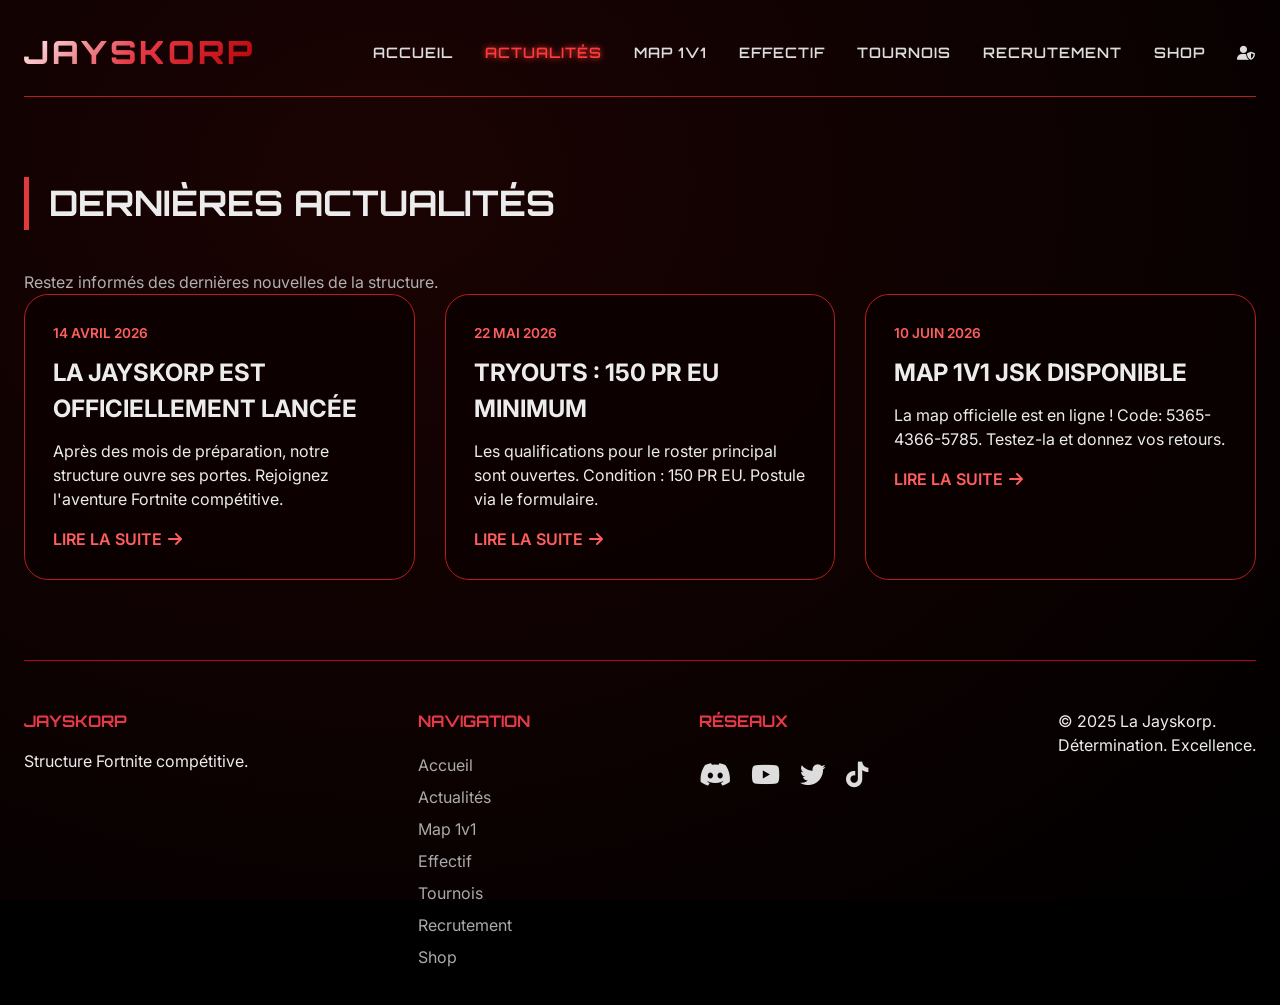
==== actualites.html @ ee430302 "Update actualites.html" ====
<!DOCTYPE html>
<html lang="fr">
<head><meta charset="UTF-8"><meta name="viewport" content="width=device-width, initial-scale=1.0"><title>JAYSKORP | Actualités</title><link rel="stylesheet" href="https://cdnjs.cloudflare.com/ajax/libs/font-awesome/6.0.0-beta3/css/all.min.css"><link href="https://fonts.googleapis.com/css2?family=Orbitron:wght@400;500;600;700;800;900&family=Inter:opsz,wght@14..32,300;400;500;600;700;800&display=swap" rel="stylesheet"><link rel="stylesheet" href="style.css"></head>
<body><div class="bg-red-dark"></div><div class="container"><nav class="navbar"><div class="logo"><h1>JAYSKORP</h1></div><ul class="nav-links"><li><a href="index.html">ACCUEIL</a></li><li><a href="actualites.html" class="active">ACTUALITÉS</a></li><li><a href="map.html">MAP 1V1</a></li><li><a href="effectif.html">EFFECTIF</a></li><li><a href="tournois.html">TOURNOIS</a></li><li><a href="recrutement.html">RECRUTEMENT</a></li><li><a href="shop.html">SHOP</a></li><li><a href="#" id="adminLoginIcon" title="Administration"><i class="fas fa-user-shield admin-icon"></i></a></li></ul></nav><section><h2 class="section-title">DERNIÈRES ACTUALITÉS</h2><div class="section-sub" style="color:#b0b0b0;">Restez informés des dernières nouvelles de la structure.</div><div class="news-grid" id="newsGrid"></div></section><footer class="footer"><div class="footer-col"><h4>JAYSKORP</h4><p>Structure Fortnite compétitive.</p></div><div class="footer-col"><h4>NAVIGATION</h4><ul><li><a href="index.html">Accueil</a></li><li><a href="actualites.html">Actualités</a></li><li><a href="map.html">Map 1v1</a></li><li><a href="effectif.html">Effectif</a></li><li><a href="tournois.html">Tournois</a></li><li><a href="recrutement.html">Recrutement</a></li><li><a href="shop.html">Shop</a></li></ul></div><div class="footer-col"><h4>RÉSEAUX</h4><div class="social-icons"><a href="https://discord.gg/bpmTs4mX" target="_blank"><i class="fab fa-discord"></i></a><a href="https://www.youtube.com/@JAYSKORPJsK-p3g" target="_blank"><i class="fab fa-youtube"></i></a><a href="https://x.com/JAYSKORP_offic" target="_blank"><i class="fab fa-twitter"></i></a><a href="https://www.tiktok.com/@jayskorp_offic" target="_blank"><i class="fab fa-tiktok"></i></a></div></div><div class="footer-col"><p>© 2025 La Jayskorp.<br>Détermination. Excellence.</p></div></footer></div><script>function loadNews(){const saved=localStorage.getItem('jayskorp_news');const grid=document.getElementById('newsGrid');if(!grid)return;if(saved){const news=JSON.parse(saved);grid.innerHTML='';for(let i=0;i<Math.min(news.length,12);i++){const item=news[i];grid.innerHTML+=`<div class="news-card"><div class="news-date">${escapeHtml(item.date||'DATE')}</div><h3>${escapeHtml(item.title)}</h3><p>${escapeHtml(item.content)}</p><a href="#" class="readmore">LIRE LA SUITE <i class="fas fa-arrow-right"></i></a></div>`;}}else{const defaultNews=[{title:"LA JAYSKORP EST OFFICIELLEMENT LANCÉE",date:"14 AVRIL 2026",content:"Après des mois de préparation, notre structure ouvre ses portes. Rejoignez l'aventure Fortnite compétitive."},{title:"TRYOUTS : 150 PR EU MINIMUM",date:"22 MAI 2026",content:"Les qualifications pour le roster principal sont ouvertes. Condition : 150 PR EU. Postule via le formulaire."},{title:"MAP 1V1 JSK DISPONIBLE",date:"10 JUIN 2026",content:"La map officielle est en ligne ! Code: 5365-4366-5785. Testez-la et donnez vos retours."}];localStorage.setItem('jayskorp_news',JSON.stringify(defaultNews));loadNews();}}function escapeHtml(text){const div=document.createElement('div');div.textContent=text;return div.innerHTML;}loadNews();document.getElementById('adminLoginIcon').addEventListener('click',function(e){e.preventDefault();const username=prompt("Nom d'utilisateur:");const password=prompt("Mot de passe:");if(username==="admin"&&password==="admin"){localStorage.setItem('adminLoggedIn','true');window.location.href='admin-panel.html';}else{alert("Identifiants incorrects !");}});</script></body></html>
---- style.css ----
* {
    margin: 0;
    padding: 0;
    box-sizing: border-box;
}

body {
    background-color: #000000;
    font-family: 'Inter', sans-serif;
    color: #ececec;
    line-height: 1.5;
}

.bg-red-dark {
    position: fixed;
    top: 0;
    left: 0;
    width: 100%;
    height: 100%;
    background: radial-gradient(ellipse at 30% 20%, #1a0303, #000000);
    z-index: -2;
}

    .bg-red-dark::before {
        content: "";
        position: absolute;
        width: 100%;
        height: 100%;
        background-image: url('[data-uri]');
        opacity: 0.2;
        pointer-events: none;
    }

.container {
    max-width: 1300px;
    margin: 0 auto;
    padding: 0 24px;
}

.navbar {
    display: flex;
    justify-content: space-between;
    align-items: center;
    flex-wrap: wrap;
    padding: 28px 0 20px;
    border-bottom: 1px solid #b91c1c;
    margin-bottom: 20px;
}

.logo h1 {
    font-family: 'Orbitron', monospace;
    font-size: 2rem;
    font-weight: 800;
    letter-spacing: 3px;
    background: linear-gradient(135deg, #ffffff, #e63946, #b30000);
    -webkit-background-clip: text;
    background-clip: text;
    color: transparent;
}

.nav-links {
    display: flex;
    gap: 2rem;
    list-style: none;
    flex-wrap: wrap;
}

    .nav-links a {
        text-decoration: none;
        color: #ddd;
        font-weight: 600;
        font-size: 0.9rem;
        letter-spacing: 1px;
        font-family: 'Orbitron', monospace;
        transition: 0.2s;
    }

        .nav-links a:hover, .nav-links a.active {
            color: #ff3a3a;
            text-shadow: 0 0 6px #ff3a3a;
        }

section {
    margin: 80px 0;
}

.section-title {
    font-family: 'Orbitron', monospace;
    font-size: 2.2rem;
    font-weight: 700;
    margin-bottom: 40px;
    border-left: 5px solid #e03a3a;
    padding-left: 20px;
}

.hero {
    display: flex;
    flex-direction: column;
    align-items: center;
    text-align: center;
    padding: 40px 0 20px;
}

.hero-badge {
    font-family: 'Orbitron';
    background: rgba(220, 30, 30, 0.2);
    border: 1px solid #b91c1c;
    padding: 6px 18px;
    border-radius: 40px;
    font-size: 0.8rem;
    margin-bottom: 24px;
    color: #ff8888;
}

.hero h2 {
    font-family: 'Orbitron';
    font-size: 3rem;
    font-weight: 800;
    background: linear-gradient(135deg, #FFFFFF, #e63946);
    background-clip: text;
    -webkit-background-clip: text;
    color: transparent;
    max-width: 800px;
}

.hero p {
    font-size: 1.2rem;
    max-width: 700px;
    margin: 24px auto;
    color: #cbcbcb;
}

.btn-group {
    display: flex;
    gap: 20px;
    flex-wrap: wrap;
    justify-content: center;
    margin-top: 20px;
}

.btn-primary, .btn-outline {
    padding: 12px 32px;
    font-weight: bold;
    border-radius: 40px;
    text-decoration: none;
    font-family: 'Orbitron', monospace;
    transition: 0.3s;
    display: inline-block;
}

.btn-primary {
    background: linear-gradient(95deg, #e03a3a, #9e0000);
    color: white;
    box-shadow: 0 5px 15px rgba(200, 0, 0, 0.5);
}

    .btn-primary:hover {
        transform: scale(1.03);
        background: linear-gradient(95deg, #ff4d4d, #b00000);
    }

.btn-outline {
    border: 1.5px solid #e03a3a;
    color: #ff5e5e;
    background: transparent;
}

    .btn-outline:hover {
        background: rgba(224, 58, 58, 0.15);
    }

.stats {
    display: flex;
    justify-content: center;
    gap: 48px;
    flex-wrap: wrap;
    margin: 60px 0 20px;
}

.stat-number {
    font-family: 'Orbitron';
    font-size: 2.8rem;
    font-weight: 800;
    color: #e63946;
}

.footer {
    border-top: 1px solid #b3002d;
    padding: 48px 0 32px;
    margin-top: 60px;
    display: flex;
    flex-wrap: wrap;
    justify-content: space-between;
    gap: 30px;
}

.footer-col h4 {
    font-family: 'Orbitron';
    margin-bottom: 16px;
    color: #e63946;
}

.footer-col ul {
    list-style: none;
}

.footer-col li, .footer-col a {
    color: #aaa;
    text-decoration: none;
    line-height: 2;
}

.social-icons a {
    color: #ddd;
    font-size: 1.6rem;
    margin-right: 20px;
    transition: 0.2s;
    display: inline-block;
}

    .social-icons a:hover {
        color: #ff4d4d;
    }

.news-grid, .direction-cards, .moderation-grid, .recrut-grid {
    display: grid;
    gap: 30px;
}

.news-grid {
    grid-template-columns: repeat(auto-fill, minmax(320px, 1fr));
}

.direction-cards {
    grid-template-columns: repeat(auto-fit, minmax(260px, 1fr));
}

.moderation-grid {
    grid-template-columns: repeat(auto-fit, minmax(180px, auto));
}

.recrut-grid {
    grid-template-columns: repeat(auto-fit, minmax(240px, 1fr));
}

.news-card, .member-card, .mod-item, .recruit-card, .tournoi-empty, .map-card {
    background: rgba(10, 0, 0, 0.7);
    backdrop-filter: blur(6px);
    border-radius: 24px;
    border: 1px solid #b91c1c;
    padding: 28px;
    transition: 0.25s;
}

.member-card, .mod-item, .recruit-card {
    text-align: center;
}

.member-icon {
    font-size: 3rem;
    background: #1c0a0a;
    width: 80px;
    height: 80px;
    margin: 0 auto 20px;
    display: flex;
    align-items: center;
    justify-content: center;
    border-radius: 60px;
    color: #e63946;
    border: 1px solid #b91c1c;
}

.member-name {
    font-size: 1.5rem;
    font-weight: 800;
    font-family: 'Orbitron', monospace;
}

.member-role {
    color: #ff6b6b;
    font-weight: 600;
    margin-top: 5px;
}

.mod-item {
    border-left: 4px solid #e63946;
}

.recruit-card {
    border-top: 5px solid #e03a3a;
}

.tournoi-empty, .map-card {
    text-align: center;
}

.news-date, .map-badge {
    color: #ff5e5e;
    font-size: 0.85rem;
    font-weight: 600;
    margin-bottom: 12px;
}

.news-card h3, .map-card h3 {
    font-size: 1.5rem;
    margin: 12px 0;
}

.readmore {
    color: #ff5e5e;
    text-decoration: none;
    font-weight: 600;
    display: inline-flex;
    align-items: center;
    gap: 6px;
    margin-top: 16px;
}

.map-code {
    background: #1a0a0a;
    display: inline-block;
    padding: 8px 20px;
    border-radius: 60px;
    font-family: monospace;
    font-size: 1.2rem;
    border: 1px solid #e63946;
    margin: 15px 0;
}

.alert {
    background: rgba(200,40,40,0.15);
    border-left: 4px solid #ff4d4d;
    padding: 12px 16px;
    border-radius: 16px;
    margin-top: 12px;
}

input, select, textarea {
    background: #1a0a0a;
    border: 1px solid #b3002d;
    padding: 14px;
    border-radius: 60px;
    color: white;
    font-family: inherit;
    width: 100%;
}

.recruit-condition {
    background: #1a0a0a;
    border-radius: 40px;
    padding: 20px;
    text-align: center;
    border: 1px solid #e63946;
    margin-top: 25px;
}

form {
    display: flex;
    flex-wrap: wrap;
    gap: 20px;
    margin-top: 20px;
}

    form input, form select, form button {
        flex: 1;
        min-width: 180px;
    }

button {
    cursor: pointer;
}

@media (max-width: 800px) {
    .navbar {
        flex-direction: column;
        gap: 20px;
    }/* Icône connexion dans la navbar */
.admin-icon {
    color: #ff5e5e;
    font-size: 1.3rem;
    transition: 0.3s;
    margin-left: 10px;
}
.admin-icon:hover {
    color: #ff3a3a;
    text-shadow: 0 0 8px #ff3a3a;
    transform: scale(1.1);
}

    .hero h2 {
        font-size: 2rem;
    }

    .section-title {
        font-size: 1.8rem;
    }
}
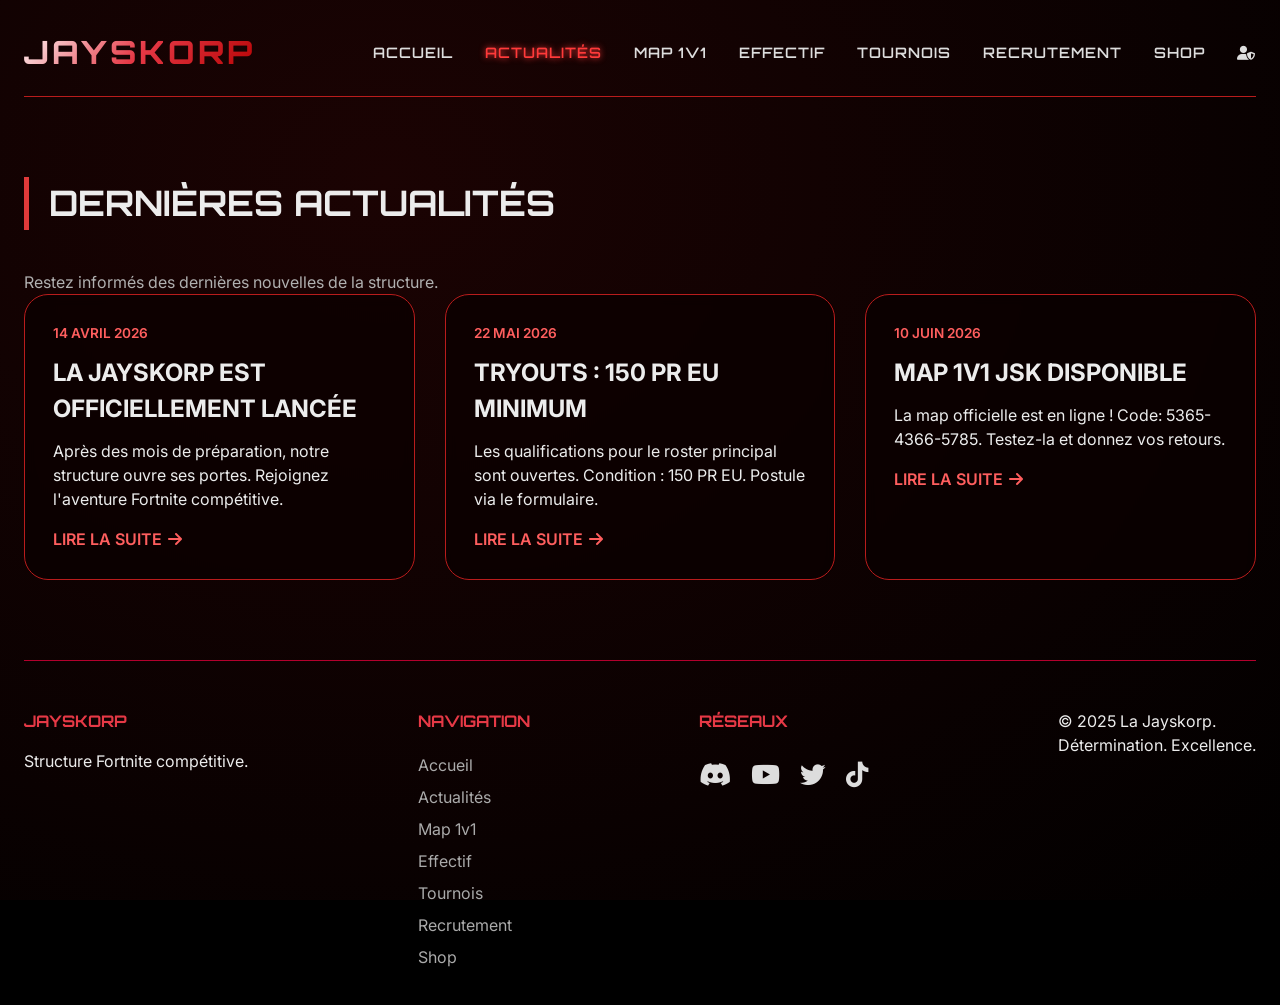
==== commit c24d5e94: "Update actualites.html" ====
--- a/actualites.html
+++ b/actualites.html
@@ -1,4 +1,4 @@
 <!DOCTYPE html>
 <html lang="fr">
 <head><meta charset="UTF-8"><meta name="viewport" content="width=device-width, initial-scale=1.0"><title>JAYSKORP | Actualités</title><link rel="stylesheet" href="https://cdnjs.cloudflare.com/ajax/libs/font-awesome/6.0.0-beta3/css/all.min.css"><link href="https://fonts.googleapis.com/css2?family=Orbitron:wght@400;500;600;700;800;900&family=Inter:opsz,wght@14..32,300;400;500;600;700;800&display=swap" rel="stylesheet"><link rel="stylesheet" href="style.css"></head>
-<body><div class="bg-red-dark"></div><div class="container"><nav class="navbar"><div class="logo"><h1>JAYSKORP</h1></div><ul class="nav-links"><li><a href="index.html">ACCUEIL</a></li><li><a href="actualites.html" class="active">ACTUALITÉS</a></li><li><a href="map.html">MAP 1V1</a></li><li><a href="effectif.html">EFFECTIF</a></li><li><a href="tournois.html">TOURNOIS</a></li><li><a href="recrutement.html">RECRUTEMENT</a></li><li><a href="shop.html">SHOP</a></li><li><a href="#" id="adminLoginIcon" title="Administration"><i class="fas fa-user-shield admin-icon"></i></a></li></ul></nav><section><h2 class="section-title">DERNIÈRES ACTUALITÉS</h2><div class="section-sub" style="color:#b0b0b0;">Restez informés des dernières nouvelles de la structure.</div><div class="news-grid" id="newsGrid"></div></section><footer class="footer"><div class="footer-col"><h4>JAYSKORP</h4><p>Structure Fortnite compétitive.</p></div><div class="footer-col"><h4>NAVIGATION</h4><ul><li><a href="index.html">Accueil</a></li><li><a href="actualites.html">Actualités</a></li><li><a href="map.html">Map 1v1</a></li><li><a href="effectif.html">Effectif</a></li><li><a href="tournois.html">Tournois</a></li><li><a href="recrutement.html">Recrutement</a></li><li><a href="shop.html">Shop</a></li></ul></div><div class="footer-col"><h4>RÉSEAUX</h4><div class="social-icons"><a href="https://discord.gg/bpmTs4mX" target="_blank"><i class="fab fa-discord"></i></a><a href="https://www.youtube.com/@JAYSKORPJsK-p3g" target="_blank"><i class="fab fa-youtube"></i></a><a href="https://x.com/JAYSKORP_offic" target="_blank"><i class="fab fa-twitter"></i></a><a href="https://www.tiktok.com/@jayskorp_offic" target="_blank"><i class="fab fa-tiktok"></i></a></div></div><div class="footer-col"><p>© 2025 La Jayskorp.<br>Détermination. Excellence.</p></div></footer></div><script>function loadNews(){const saved=localStorage.getItem('jayskorp_news');const grid=document.getElementById('newsGrid');if(!grid)return;if(saved){const news=JSON.parse(saved);grid.innerHTML='';for(let i=0;i<Math.min(news.length,12);i++){const item=news[i];grid.innerHTML+=`<div class="news-card"><div class="news-date">${escapeHtml(item.date||'DATE')}</div><h3>${escapeHtml(item.title)}</h3><p>${escapeHtml(item.content)}</p><a href="#" class="readmore">LIRE LA SUITE <i class="fas fa-arrow-right"></i></a></div>`;}}else{const defaultNews=[{title:"LA JAYSKORP EST OFFICIELLEMENT LANCÉE",date:"14 AVRIL 2026",content:"Après des mois de préparation, notre structure ouvre ses portes. Rejoignez l'aventure Fortnite compétitive."},{title:"TRYOUTS : 150 PR EU MINIMUM",date:"22 MAI 2026",content:"Les qualifications pour le roster principal sont ouvertes. Condition : 150 PR EU. Postule via le formulaire."},{title:"MAP 1V1 JSK DISPONIBLE",date:"10 JUIN 2026",content:"La map officielle est en ligne ! Code: 5365-4366-5785. Testez-la et donnez vos retours."}];localStorage.setItem('jayskorp_news',JSON.stringify(defaultNews));loadNews();}}function escapeHtml(text){const div=document.createElement('div');div.textContent=text;return div.innerHTML;}loadNews();document.getElementById('adminLoginIcon').addEventListener('click',function(e){e.preventDefault();const username=prompt("Nom d'utilisateur:");const password=prompt("Mot de passe:");if(username==="admin"&&password==="admin"){localStorage.setItem('adminLoggedIn','true');window.location.href='admin-panel.html';}else{alert("Identifiants incorrects !");}});</script></body></html>
+<body><div class="bg-red-dark"></div><div class="container"><nav class="navbar"><div class="logo"><h1>JAYSKORP</h1></div><ul class="nav-links"><li><a href="index.html">ACCUEIL</a></li><li><a href="actualites.html" class="active">ACTUALITÉS</a></li><li><a href="map.html">MAP 1V1</a></li><li><a href="effectif.html">EFFECTIF</a></li><li><a href="tournois.html">TOURNOIS</a></li><li><a href="recrutement.html">RECRUTEMENT</a></li><li><a href="shop.html">SHOP</a></li><li><a href="#" id="adminLoginIcon" title="Administration"><i class="fas fa-user-shield admin-icon"></i></a></li></ul></nav><section><h2 class="section-title">DERNIÈRES ACTUALITÉS</h2><div class="section-sub" style="color:#b0b0b0;">Restez informés des dernières nouvelles de la structure.</div><div class="news-grid" id="newsGrid"><div style="text-align:center;padding:40px;">Chargement des actualités...</div></div></section><footer class="footer"><div class="footer-col"><h4>JAYSKORP</h4><p>Structure Fortnite compétitive.</p></div><div class="footer-col"><h4>NAVIGATION</h4><ul><li><a href="index.html">Accueil</a></li><li><a href="actualites.html">Actualités</a></li><li><a href="map.html">Map 1v1</a></li><li><a href="effectif.html">Effectif</a></li><li><a href="tournois.html">Tournois</a></li><li><a href="recrutement.html">Recrutement</a></li><li><a href="shop.html">Shop</a></li></ul></div><div class="footer-col"><h4>RÉSEAUX</h4><div class="social-icons"><a href="https://discord.gg/bpmTs4mX" target="_blank"><i class="fab fa-discord"></i></a><a href="https://www.youtube.com/@JAYSKORPJsK-p3g" target="_blank"><i class="fab fa-youtube"></i></a><a href="https://x.com/JAYSKORP_offic" target="_blank"><i class="fab fa-twitter"></i></a><a href="https://www.tiktok.com/@jayskorp_offic" target="_blank"><i class="fab fa-tiktok"></i></a></div></div><div class="footer-col"><p>© 2025 La Jayskorp.<br>Détermination. Excellence.</p></div></footer></div><script>async function loadNews(){try{const response=await fetch('news.json?t='+Date.now());const news=await response.json();const grid=document.getElementById('newsGrid');if(!grid)return;grid.innerHTML='';for(let i=0;i<news.length;i++){const item=news[i];grid.innerHTML+=`<div class="news-card"><div class="news-date">${escapeHtml(item.date||'DATE')}</div><h3>${escapeHtml(item.title)}</h3><p>${escapeHtml(item.content)}</p><a href="#" class="readmore">LIRE LA SUITE <i class="fas fa-arrow-right"></i></a></div>`;}}catch(error){document.getElementById('newsGrid').innerHTML='<p style="color:#ff5e5e;text-align:center;">⚠️ Impossible de charger les actualités. Rafraîchissez la page.</p>';}}function escapeHtml(text){const div=document.createElement('div');div.textContent=text;return div.innerHTML;}loadNews();document.getElementById('adminLoginIcon').addEventListener('click',function(e){e.preventDefault();const username=prompt("Nom d'utilisateur:");const password=prompt("Mot de passe:");if(username==="admin"&&password==="admin"){localStorage.setItem('adminLoggedIn','true');window.location.href='admin-panel.html';}else{alert("Identifiants incorrects !");}});</script></body></html>
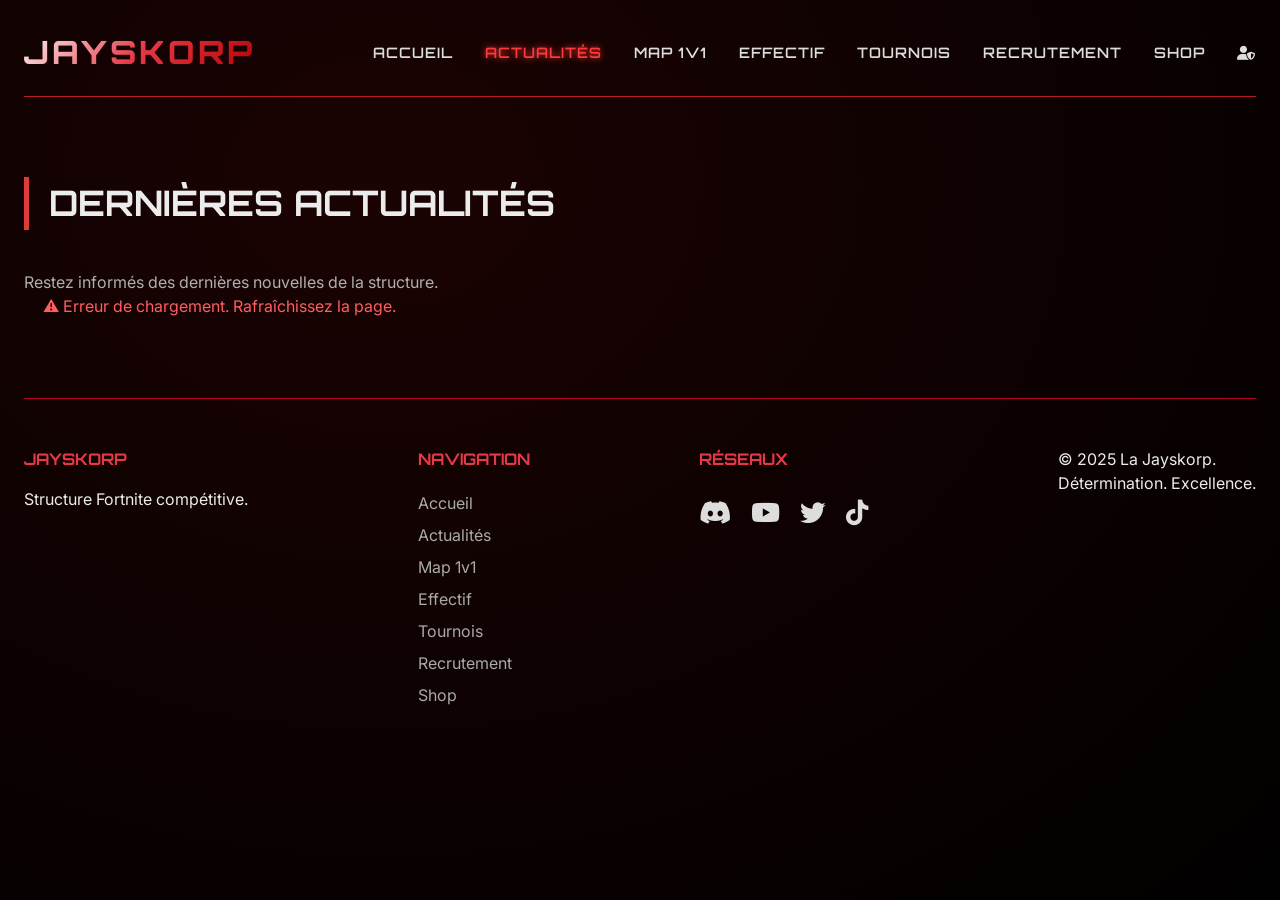
==== commit fe6b7c82: "Update actualites.html" ====
--- a/actualites.html
+++ b/actualites.html
@@ -1,4 +1,56 @@
 <!DOCTYPE html>
 <html lang="fr">
 <head><meta charset="UTF-8"><meta name="viewport" content="width=device-width, initial-scale=1.0"><title>JAYSKORP | Actualités</title><link rel="stylesheet" href="https://cdnjs.cloudflare.com/ajax/libs/font-awesome/6.0.0-beta3/css/all.min.css"><link href="https://fonts.googleapis.com/css2?family=Orbitron:wght@400;500;600;700;800;900&family=Inter:opsz,wght@14..32,300;400;500;600;700;800&display=swap" rel="stylesheet"><link rel="stylesheet" href="style.css"></head>
-<body><div class="bg-red-dark"></div><div class="container"><nav class="navbar"><div class="logo"><h1>JAYSKORP</h1></div><ul class="nav-links"><li><a href="index.html">ACCUEIL</a></li><li><a href="actualites.html" class="active">ACTUALITÉS</a></li><li><a href="map.html">MAP 1V1</a></li><li><a href="effectif.html">EFFECTIF</a></li><li><a href="tournois.html">TOURNOIS</a></li><li><a href="recrutement.html">RECRUTEMENT</a></li><li><a href="shop.html">SHOP</a></li><li><a href="#" id="adminLoginIcon" title="Administration"><i class="fas fa-user-shield admin-icon"></i></a></li></ul></nav><section><h2 class="section-title">DERNIÈRES ACTUALITÉS</h2><div class="section-sub" style="color:#b0b0b0;">Restez informés des dernières nouvelles de la structure.</div><div class="news-grid" id="newsGrid"><div style="text-align:center;padding:40px;">Chargement des actualités...</div></div></section><footer class="footer"><div class="footer-col"><h4>JAYSKORP</h4><p>Structure Fortnite compétitive.</p></div><div class="footer-col"><h4>NAVIGATION</h4><ul><li><a href="index.html">Accueil</a></li><li><a href="actualites.html">Actualités</a></li><li><a href="map.html">Map 1v1</a></li><li><a href="effectif.html">Effectif</a></li><li><a href="tournois.html">Tournois</a></li><li><a href="recrutement.html">Recrutement</a></li><li><a href="shop.html">Shop</a></li></ul></div><div class="footer-col"><h4>RÉSEAUX</h4><div class="social-icons"><a href="https://discord.gg/bpmTs4mX" target="_blank"><i class="fab fa-discord"></i></a><a href="https://www.youtube.com/@JAYSKORPJsK-p3g" target="_blank"><i class="fab fa-youtube"></i></a><a href="https://x.com/JAYSKORP_offic" target="_blank"><i class="fab fa-twitter"></i></a><a href="https://www.tiktok.com/@jayskorp_offic" target="_blank"><i class="fab fa-tiktok"></i></a></div></div><div class="footer-col"><p>© 2025 La Jayskorp.<br>Détermination. Excellence.</p></div></footer></div><script>async function loadNews(){try{const response=await fetch('news.json?t='+Date.now());const news=await response.json();const grid=document.getElementById('newsGrid');if(!grid)return;grid.innerHTML='';for(let i=0;i<news.length;i++){const item=news[i];grid.innerHTML+=`<div class="news-card"><div class="news-date">${escapeHtml(item.date||'DATE')}</div><h3>${escapeHtml(item.title)}</h3><p>${escapeHtml(item.content)}</p><a href="#" class="readmore">LIRE LA SUITE <i class="fas fa-arrow-right"></i></a></div>`;}}catch(error){document.getElementById('newsGrid').innerHTML='<p style="color:#ff5e5e;text-align:center;">⚠️ Impossible de charger les actualités. Rafraîchissez la page.</p>';}}function escapeHtml(text){const div=document.createElement('div');div.textContent=text;return div.innerHTML;}loadNews();document.getElementById('adminLoginIcon').addEventListener('click',function(e){e.preventDefault();const username=prompt("Nom d'utilisateur:");const password=prompt("Mot de passe:");if(username==="admin"&&password==="admin"){localStorage.setItem('adminLoggedIn','true');window.location.href='admin-panel.html';}else{alert("Identifiants incorrects !");}});</script></body></html>
+<body><div class="bg-red-dark"></div><div class="container"><nav class="navbar"><div class="logo"><h1>JAYSKORP</h1></div><ul class="nav-links"><li><a href="index.html">ACCUEIL</a></li><li><a href="actualites.html" class="active">ACTUALITÉS</a></li><li><a href="map.html">MAP 1V1</a></li><li><a href="effectif.html">EFFECTIF</a></li><li><a href="tournois.html">TOURNOIS</a></li><li><a href="recrutement.html">RECRUTEMENT</a></li><li><a href="shop.html">SHOP</a></li><li><a href="#" id="adminLoginIcon" title="Administration"><i class="fas fa-user-shield admin-icon"></i></a></li></ul></nav><section><h2 class="section-title">DERNIÈRES ACTUALITÉS</h2><div class="section-sub" style="color:#b0b0b0;">Restez informés des dernières nouvelles de la structure.</div><div class="news-grid" id="newsGrid"><div style="text-align:center;padding:40px;">Chargement...</div></div></section><footer class="footer"><div class="footer-col"><h4>JAYSKORP</h4><p>Structure Fortnite compétitive.</p></div><div class="footer-col"><h4>NAVIGATION</h4><ul><li><a href="index.html">Accueil</a></li><li><a href="actualites.html">Actualités</a></li><li><a href="map.html">Map 1v1</a></li><li><a href="effectif.html">Effectif</a></li><li><a href="tournois.html">Tournois</a></li><li><a href="recrutement.html">Recrutement</a></li><li><a href="shop.html">Shop</a></li></ul></div><div class="footer-col"><h4>RÉSEAUX</h4><div class="social-icons"><a href="https://discord.gg/bpmTs4mX" target="_blank"><i class="fab fa-discord"></i></a><a href="https://www.youtube.com/@JAYSKORPJsK-p3g" target="_blank"><i class="fab fa-youtube"></i></a><a href="https://x.com/JAYSKORP_offic" target="_blank"><i class="fab fa-twitter"></i></a><a href="https://www.tiktok.com/@jayskorp_offic" target="_blank"><i class="fab fa-tiktok"></i></a></div></div><div class="footer-col"><p>© 2025 La Jayskorp.<br>Détermination. Excellence.</p></div></footer></div><script>
+    const SHEET_URL = "https://docs.google.com/spreadsheets/d/e/2PACX-1vSnyzK3cdsvWAgO47vqjIw11STsWHZbPDQbyfldbtYkP4oID7hrzreezixmOSosiyttp15wn_1DS1nf/pubhtml";
+    
+    async function loadNews() {
+        try {
+            const response = await fetch(`${SHEET_URL}?tqx=out:json`);
+            const text = await response.text();
+            const json = JSON.parse(text.substring(47).slice(0, -2));
+            const rows = json.table.rows;
+            const grid = document.getElementById('newsGrid');
+            grid.innerHTML = '';
+            
+            for (let i = 1; i < rows.length; i++) {
+                const title = rows[i].c[0]?.v || "";
+                const date = rows[i].c[1]?.v || "";
+                const content = rows[i].c[2]?.v || "";
+                if (!title && !content) continue;
+                grid.innerHTML += `
+                <div class="news-card">
+                    <div class="news-date">${escapeHtml(date)}</div>
+                    <h3>${escapeHtml(title)}</h3>
+                    <p>${escapeHtml(content)}</p>
+                    <a href="#" class="readmore">LIRE LA SUITE <i class="fas fa-arrow-right"></i></a>
+                </div>`;
+            }
+        } catch (error) {
+            document.getElementById('newsGrid').innerHTML = '<p style="color:#ff5e5e;text-align:center;">⚠️ Erreur de chargement. Rafraîchissez la page.</p>';
+        }
+    }
+    
+    function escapeHtml(text) {
+        if (!text) return '';
+        const div = document.createElement('div');
+        div.textContent = text;
+        return div.innerHTML;
+    }
+    
+    loadNews();
+    
+    document.getElementById('adminLoginIcon').addEventListener('click', function(e) {
+        e.preventDefault();
+        const username = prompt("Nom d'utilisateur:");
+        const password = prompt("Mot de passe:");
+        if (username === "admin" && password === "admin") {
+            localStorage.setItem('adminLoggedIn', 'true');
+            window.location.href = 'admin-panel.html';
+        } else {
+            alert("Identifiants incorrects !");
+        }
+    });
+</script>
+</body>
+</html>
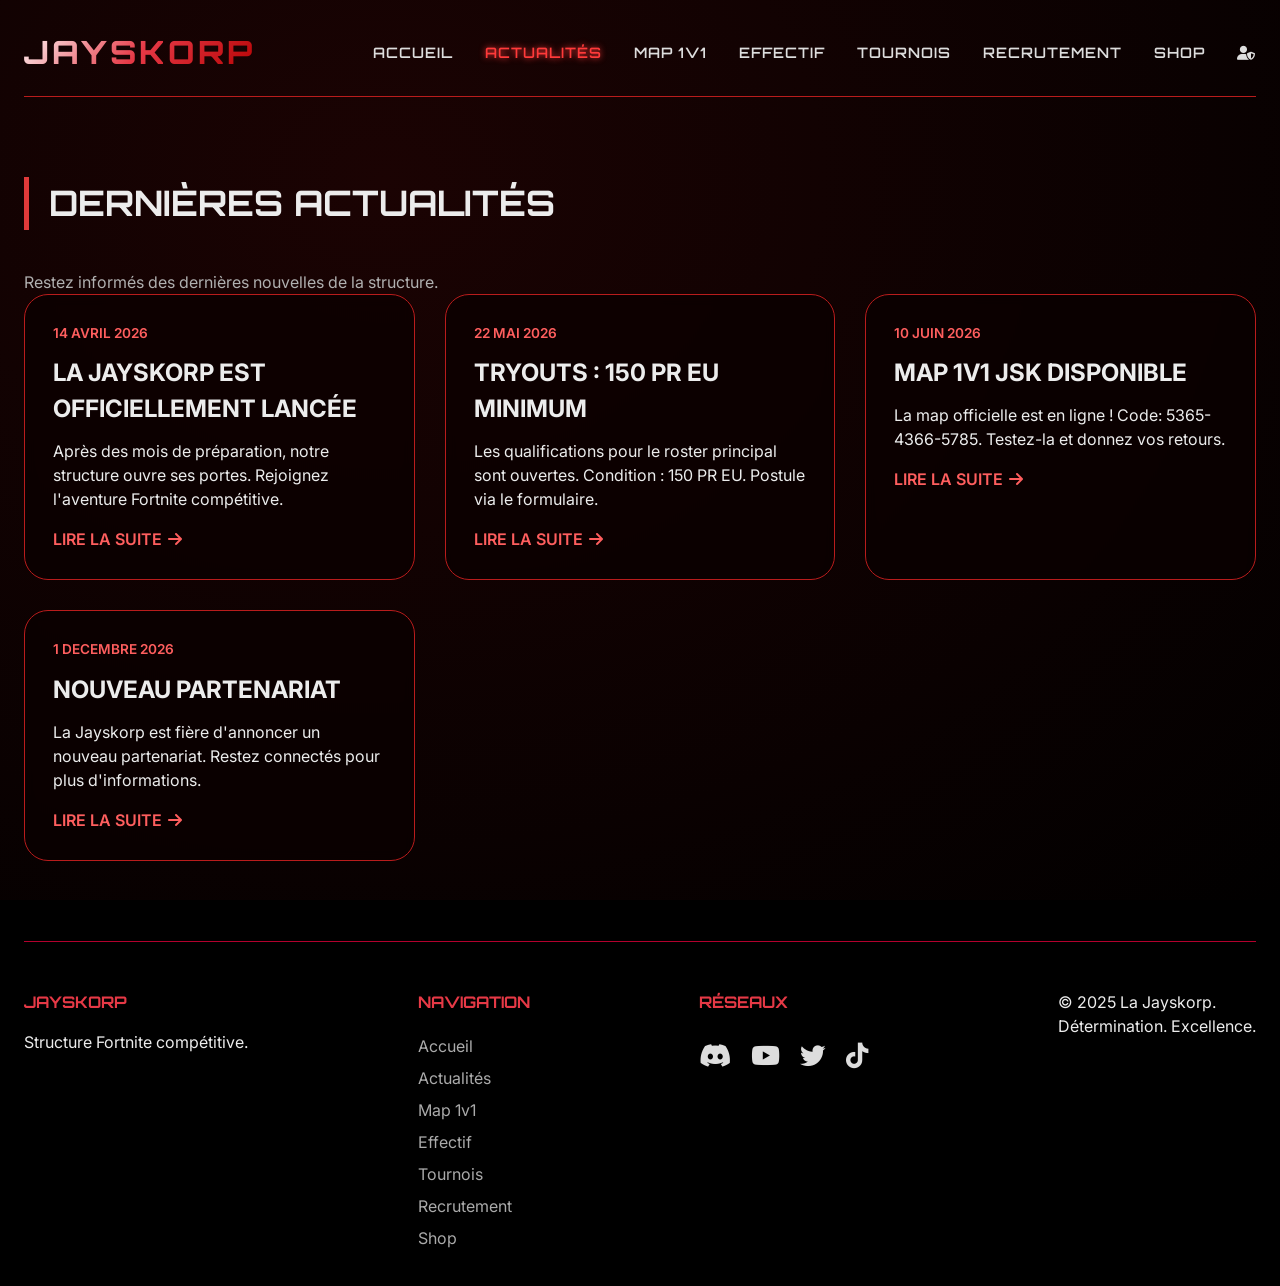
==== commit 48fb46f9: "Update actualites.html" ====
--- a/actualites.html
+++ b/actualites.html
@@ -1,56 +1,4 @@
 <!DOCTYPE html>
 <html lang="fr">
 <head><meta charset="UTF-8"><meta name="viewport" content="width=device-width, initial-scale=1.0"><title>JAYSKORP | Actualités</title><link rel="stylesheet" href="https://cdnjs.cloudflare.com/ajax/libs/font-awesome/6.0.0-beta3/css/all.min.css"><link href="https://fonts.googleapis.com/css2?family=Orbitron:wght@400;500;600;700;800;900&family=Inter:opsz,wght@14..32,300;400;500;600;700;800&display=swap" rel="stylesheet"><link rel="stylesheet" href="style.css"></head>
-<body><div class="bg-red-dark"></div><div class="container"><nav class="navbar"><div class="logo"><h1>JAYSKORP</h1></div><ul class="nav-links"><li><a href="index.html">ACCUEIL</a></li><li><a href="actualites.html" class="active">ACTUALITÉS</a></li><li><a href="map.html">MAP 1V1</a></li><li><a href="effectif.html">EFFECTIF</a></li><li><a href="tournois.html">TOURNOIS</a></li><li><a href="recrutement.html">RECRUTEMENT</a></li><li><a href="shop.html">SHOP</a></li><li><a href="#" id="adminLoginIcon" title="Administration"><i class="fas fa-user-shield admin-icon"></i></a></li></ul></nav><section><h2 class="section-title">DERNIÈRES ACTUALITÉS</h2><div class="section-sub" style="color:#b0b0b0;">Restez informés des dernières nouvelles de la structure.</div><div class="news-grid" id="newsGrid"><div style="text-align:center;padding:40px;">Chargement...</div></div></section><footer class="footer"><div class="footer-col"><h4>JAYSKORP</h4><p>Structure Fortnite compétitive.</p></div><div class="footer-col"><h4>NAVIGATION</h4><ul><li><a href="index.html">Accueil</a></li><li><a href="actualites.html">Actualités</a></li><li><a href="map.html">Map 1v1</a></li><li><a href="effectif.html">Effectif</a></li><li><a href="tournois.html">Tournois</a></li><li><a href="recrutement.html">Recrutement</a></li><li><a href="shop.html">Shop</a></li></ul></div><div class="footer-col"><h4>RÉSEAUX</h4><div class="social-icons"><a href="https://discord.gg/bpmTs4mX" target="_blank"><i class="fab fa-discord"></i></a><a href="https://www.youtube.com/@JAYSKORPJsK-p3g" target="_blank"><i class="fab fa-youtube"></i></a><a href="https://x.com/JAYSKORP_offic" target="_blank"><i class="fab fa-twitter"></i></a><a href="https://www.tiktok.com/@jayskorp_offic" target="_blank"><i class="fab fa-tiktok"></i></a></div></div><div class="footer-col"><p>© 2025 La Jayskorp.<br>Détermination. Excellence.</p></div></footer></div><script>
-    const SHEET_URL = "https://docs.google.com/spreadsheets/d/e/2PACX-1vSnyzK3cdsvWAgO47vqjIw11STsWHZbPDQbyfldbtYkP4oID7hrzreezixmOSosiyttp15wn_1DS1nf/pubhtml";
-    
-    async function loadNews() {
-        try {
-            const response = await fetch(`${SHEET_URL}?tqx=out:json`);
-            const text = await response.text();
-            const json = JSON.parse(text.substring(47).slice(0, -2));
-            const rows = json.table.rows;
-            const grid = document.getElementById('newsGrid');
-            grid.innerHTML = '';
-            
-            for (let i = 1; i < rows.length; i++) {
-                const title = rows[i].c[0]?.v || "";
-                const date = rows[i].c[1]?.v || "";
-                const content = rows[i].c[2]?.v || "";
-                if (!title && !content) continue;
-                grid.innerHTML += `
-                <div class="news-card">
-                    <div class="news-date">${escapeHtml(date)}</div>
-                    <h3>${escapeHtml(title)}</h3>
-                    <p>${escapeHtml(content)}</p>
-                    <a href="#" class="readmore">LIRE LA SUITE <i class="fas fa-arrow-right"></i></a>
-                </div>`;
-            }
-        } catch (error) {
-            document.getElementById('newsGrid').innerHTML = '<p style="color:#ff5e5e;text-align:center;">⚠️ Erreur de chargement. Rafraîchissez la page.</p>';
-        }
-    }
-    
-    function escapeHtml(text) {
-        if (!text) return '';
-        const div = document.createElement('div');
-        div.textContent = text;
-        return div.innerHTML;
-    }
-    
-    loadNews();
-    
-    document.getElementById('adminLoginIcon').addEventListener('click', function(e) {
-        e.preventDefault();
-        const username = prompt("Nom d'utilisateur:");
-        const password = prompt("Mot de passe:");
-        if (username === "admin" && password === "admin") {
-            localStorage.setItem('adminLoggedIn', 'true');
-            window.location.href = 'admin-panel.html';
-        } else {
-            alert("Identifiants incorrects !");
-        }
-    });
-</script>
-</body>
-</html>
+<body><div class="bg-red-dark"></div><div class="container"><nav class="navbar"><div class="logo"><h1>JAYSKORP</h1></div><ul class="nav-links"><li><a href="index.html">ACCUEIL</a></li><li><a href="actualites.html" class="active">ACTUALITÉS</a></li><li><a href="map.html">MAP 1V1</a></li><li><a href="effectif.html">EFFECTIF</a></li><li><a href="tournois.html">TOURNOIS</a></li><li><a href="recrutement.html">RECRUTEMENT</a></li><li><a href="shop.html">SHOP</a></li><li><a href="#" id="adminLoginIcon" title="Administration"><i class="fas fa-user-shield admin-icon"></i></a></li></ul></nav><section><h2 class="section-title">DERNIÈRES ACTUALITÉS</h2><div class="section-sub" style="color:#b0b0b0;">Restez informés des dernières nouvelles de la structure.</div><div class="news-grid"><div class="news-card"><div class="news-date">14 AVRIL 2026</div><h3>LA JAYSKORP EST OFFICIELLEMENT LANCÉE</h3><p>Après des mois de préparation, notre structure ouvre ses portes. Rejoignez l'aventure Fortnite compétitive.</p><a href="#" class="readmore">LIRE LA SUITE <i class="fas fa-arrow-right"></i></a></div><div class="news-card"><div class="news-date">22 MAI 2026</div><h3>TRYOUTS : 150 PR EU MINIMUM</h3><p>Les qualifications pour le roster principal sont ouvertes. Condition : 150 PR EU. Postule via le formulaire.</p><a href="recrutement.html" class="readmore">LIRE LA SUITE <i class="fas fa-arrow-right"></i></a></div><div class="news-card"><div class="news-date">10 JUIN 2026</div><h3>MAP 1V1 JSK DISPONIBLE</h3><p>La map officielle est en ligne ! Code: 5365-4366-5785. Testez-la et donnez vos retours.</p><a href="map.html" class="readmore">LIRE LA SUITE <i class="fas fa-arrow-right"></i></a></div><div class="news-card"><div class="news-date">1 DECEMBRE 2026</div><h3>NOUVEAU PARTENARIAT</h3><p>La Jayskorp est fière d'annoncer un nouveau partenariat. Restez connectés pour plus d'informations.</p><a href="#" class="readmore">LIRE LA SUITE <i class="fas fa-arrow-right"></i></a></div></div></section><footer class="footer"><div class="footer-col"><h4>JAYSKORP</h4><p>Structure Fortnite compétitive.</p></div><div class="footer-col"><h4>NAVIGATION</h4><ul><li><a href="index.html">Accueil</a></li><li><a href="actualites.html">Actualités</a></li><li><a href="map.html">Map 1v1</a></li><li><a href="effectif.html">Effectif</a></li><li><a href="tournois.html">Tournois</a></li><li><a href="recrutement.html">Recrutement</a></li><li><a href="shop.html">Shop</a></li></ul></div><div class="footer-col"><h4>RÉSEAUX</h4><div class="social-icons"><a href="https://discord.gg/bpmTs4mX" target="_blank"><i class="fab fa-discord"></i></a><a href="https://www.youtube.com/@JAYSKORPJsK-p3g" target="_blank"><i class="fab fa-youtube"></i></a><a href="https://x.com/JAYSKORP_offic" target="_blank"><i class="fab fa-twitter"></i></a><a href="https://www.tiktok.com/@jayskorp_offic" target="_blank"><i class="fab fa-tiktok"></i></a></div></div><div class="footer-col"><p>© 2025 La Jayskorp.<br>Détermination. Excellence.</p></div></footer></div><script>document.getElementById('adminLoginIcon').addEventListener('click',function(e){e.preventDefault();const username=prompt("Nom d'utilisateur:");const password=prompt("Mot de passe:");if(username==="admin"&&password==="admin"){localStorage.setItem('adminLoggedIn','true');window.location.href='admin-panel.html';}else{alert("Identifiants incorrects !");}});</script></body></html>
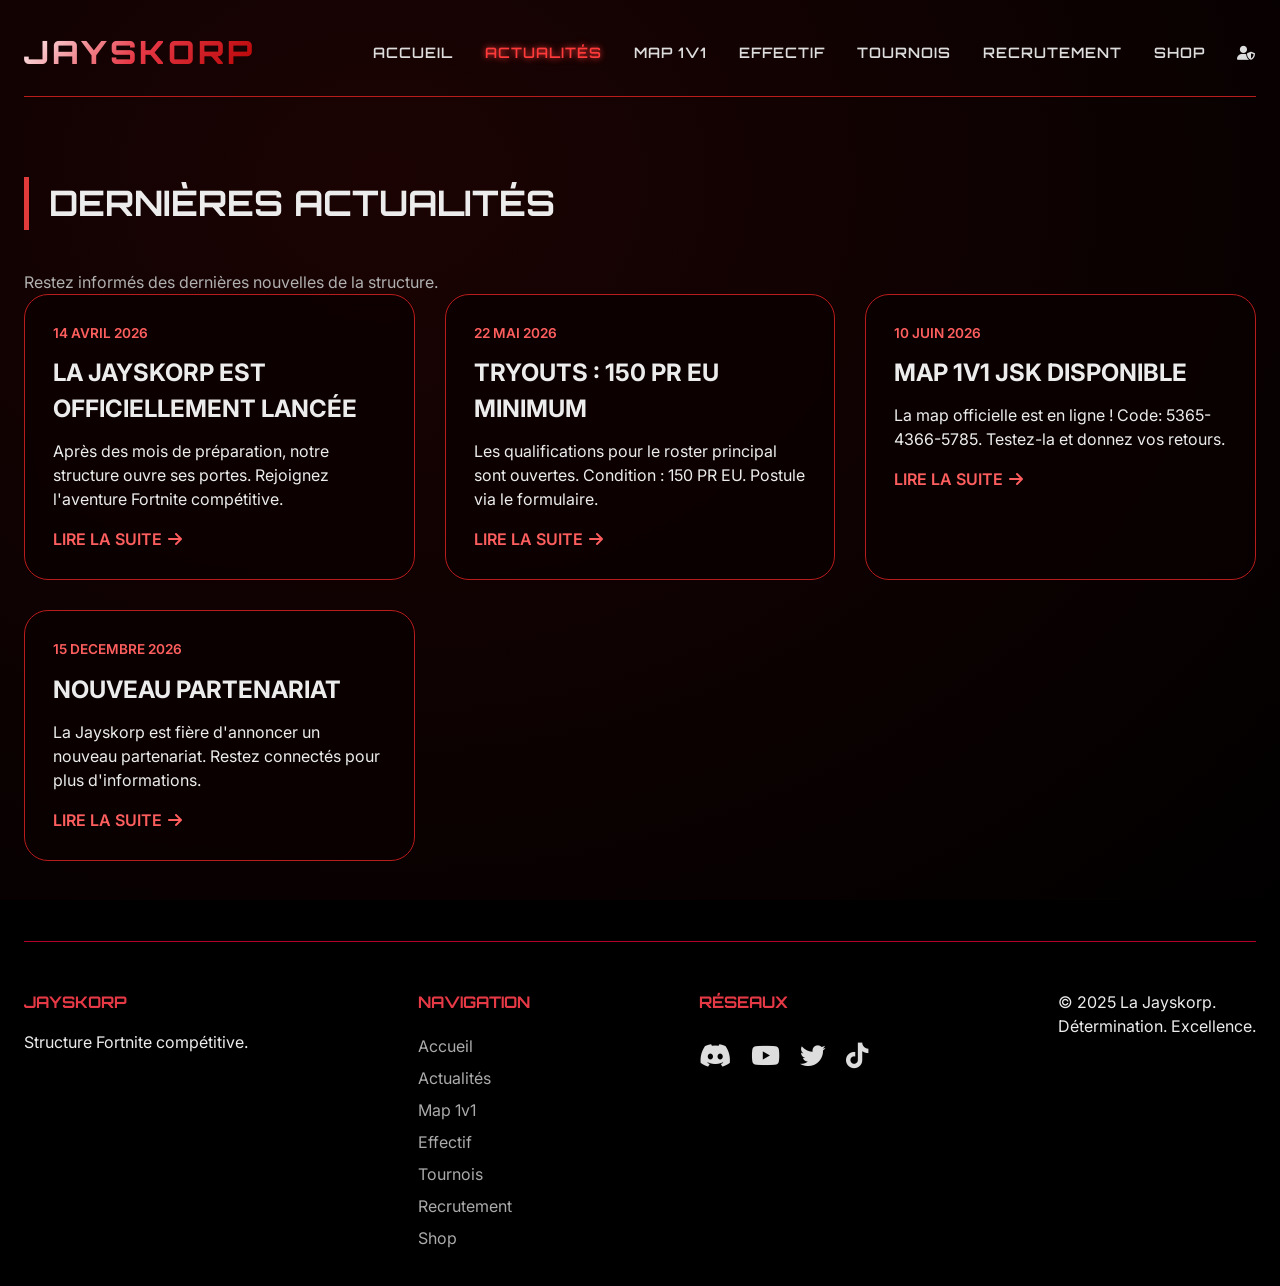
==== commit f9b438f1: "Update actualites.html" ====
--- a/actualites.html
+++ b/actualites.html
@@ -1,4 +1,4 @@
 <!DOCTYPE html>
 <html lang="fr">
 <head><meta charset="UTF-8"><meta name="viewport" content="width=device-width, initial-scale=1.0"><title>JAYSKORP | Actualités</title><link rel="stylesheet" href="https://cdnjs.cloudflare.com/ajax/libs/font-awesome/6.0.0-beta3/css/all.min.css"><link href="https://fonts.googleapis.com/css2?family=Orbitron:wght@400;500;600;700;800;900&family=Inter:opsz,wght@14..32,300;400;500;600;700;800&display=swap" rel="stylesheet"><link rel="stylesheet" href="style.css"></head>
-<body><div class="bg-red-dark"></div><div class="container"><nav class="navbar"><div class="logo"><h1>JAYSKORP</h1></div><ul class="nav-links"><li><a href="index.html">ACCUEIL</a></li><li><a href="actualites.html" class="active">ACTUALITÉS</a></li><li><a href="map.html">MAP 1V1</a></li><li><a href="effectif.html">EFFECTIF</a></li><li><a href="tournois.html">TOURNOIS</a></li><li><a href="recrutement.html">RECRUTEMENT</a></li><li><a href="shop.html">SHOP</a></li><li><a href="#" id="adminLoginIcon" title="Administration"><i class="fas fa-user-shield admin-icon"></i></a></li></ul></nav><section><h2 class="section-title">DERNIÈRES ACTUALITÉS</h2><div class="section-sub" style="color:#b0b0b0;">Restez informés des dernières nouvelles de la structure.</div><div class="news-grid"><div class="news-card"><div class="news-date">14 AVRIL 2026</div><h3>LA JAYSKORP EST OFFICIELLEMENT LANCÉE</h3><p>Après des mois de préparation, notre structure ouvre ses portes. Rejoignez l'aventure Fortnite compétitive.</p><a href="#" class="readmore">LIRE LA SUITE <i class="fas fa-arrow-right"></i></a></div><div class="news-card"><div class="news-date">22 MAI 2026</div><h3>TRYOUTS : 150 PR EU MINIMUM</h3><p>Les qualifications pour le roster principal sont ouvertes. Condition : 150 PR EU. Postule via le formulaire.</p><a href="recrutement.html" class="readmore">LIRE LA SUITE <i class="fas fa-arrow-right"></i></a></div><div class="news-card"><div class="news-date">10 JUIN 2026</div><h3>MAP 1V1 JSK DISPONIBLE</h3><p>La map officielle est en ligne ! Code: 5365-4366-5785. Testez-la et donnez vos retours.</p><a href="map.html" class="readmore">LIRE LA SUITE <i class="fas fa-arrow-right"></i></a></div><div class="news-card"><div class="news-date">1 DECEMBRE 2026</div><h3>NOUVEAU PARTENARIAT</h3><p>La Jayskorp est fière d'annoncer un nouveau partenariat. Restez connectés pour plus d'informations.</p><a href="#" class="readmore">LIRE LA SUITE <i class="fas fa-arrow-right"></i></a></div></div></section><footer class="footer"><div class="footer-col"><h4>JAYSKORP</h4><p>Structure Fortnite compétitive.</p></div><div class="footer-col"><h4>NAVIGATION</h4><ul><li><a href="index.html">Accueil</a></li><li><a href="actualites.html">Actualités</a></li><li><a href="map.html">Map 1v1</a></li><li><a href="effectif.html">Effectif</a></li><li><a href="tournois.html">Tournois</a></li><li><a href="recrutement.html">Recrutement</a></li><li><a href="shop.html">Shop</a></li></ul></div><div class="footer-col"><h4>RÉSEAUX</h4><div class="social-icons"><a href="https://discord.gg/bpmTs4mX" target="_blank"><i class="fab fa-discord"></i></a><a href="https://www.youtube.com/@JAYSKORPJsK-p3g" target="_blank"><i class="fab fa-youtube"></i></a><a href="https://x.com/JAYSKORP_offic" target="_blank"><i class="fab fa-twitter"></i></a><a href="https://www.tiktok.com/@jayskorp_offic" target="_blank"><i class="fab fa-tiktok"></i></a></div></div><div class="footer-col"><p>© 2025 La Jayskorp.<br>Détermination. Excellence.</p></div></footer></div><script>document.getElementById('adminLoginIcon').addEventListener('click',function(e){e.preventDefault();const username=prompt("Nom d'utilisateur:");const password=prompt("Mot de passe:");if(username==="admin"&&password==="admin"){localStorage.setItem('adminLoggedIn','true');window.location.href='admin-panel.html';}else{alert("Identifiants incorrects !");}});</script></body></html>
+<body><div class="bg-red-dark"></div><div class="container"><nav class="navbar"><div class="logo"><h1>JAYSKORP</h1></div><ul class="nav-links"><li><a href="index.html">ACCUEIL</a></li><li><a href="actualites.html" class="active">ACTUALITÉS</a></li><li><a href="map.html">MAP 1V1</a></li><li><a href="effectif.html">EFFECTIF</a></li><li><a href="tournois.html">TOURNOIS</a></li><li><a href="recrutement.html">RECRUTEMENT</a></li><li><a href="shop.html">SHOP</a></li><li><a href="#" id="adminLoginIcon" title="Administration"><i class="fas fa-user-shield admin-icon"></i></a></li></ul></nav><section><h2 class="section-title">DERNIÈRES ACTUALITÉS</h2><div class="section-sub" style="color:#b0b0b0;">Restez informés des dernières nouvelles de la structure.</div><div class="news-grid"><div class="news-card"><div class="news-date">14 AVRIL 2026</div><h3>LA JAYSKORP EST OFFICIELLEMENT LANCÉE</h3><p>Après des mois de préparation, notre structure ouvre ses portes. Rejoignez l'aventure Fortnite compétitive.</p><a href="#" class="readmore">LIRE LA SUITE <i class="fas fa-arrow-right"></i></a></div><div class="news-card"><div class="news-date">22 MAI 2026</div><h3>TRYOUTS : 150 PR EU MINIMUM</h3><p>Les qualifications pour le roster principal sont ouvertes. Condition : 150 PR EU. Postule via le formulaire.</p><a href="recrutement.html" class="readmore">LIRE LA SUITE <i class="fas fa-arrow-right"></i></a></div><div class="news-card"><div class="news-date">10 JUIN 2026</div><h3>MAP 1V1 JSK DISPONIBLE</h3><p>La map officielle est en ligne ! Code: 5365-4366-5785. Testez-la et donnez vos retours.</p><a href="map.html" class="readmore">LIRE LA SUITE <i class="fas fa-arrow-right"></i></a></div><div class="news-card"><div class="news-date">15 DECEMBRE 2026</div><h3>NOUVEAU PARTENARIAT</h3><p>La Jayskorp est fière d'annoncer un nouveau partenariat. Restez connectés pour plus d'informations.</p><a href="#" class="readmore">LIRE LA SUITE <i class="fas fa-arrow-right"></i></a></div></div></section><footer class="footer"><div class="footer-col"><h4>JAYSKORP</h4><p>Structure Fortnite compétitive.</p></div><div class="footer-col"><h4>NAVIGATION</h4><ul><li><a href="index.html">Accueil</a></li><li><a href="actualites.html">Actualités</a></li><li><a href="map.html">Map 1v1</a></li><li><a href="effectif.html">Effectif</a></li><li><a href="tournois.html">Tournois</a></li><li><a href="recrutement.html">Recrutement</a></li><li><a href="shop.html">Shop</a></li></ul></div><div class="footer-col"><h4>RÉSEAUX</h4><div class="social-icons"><a href="https://discord.gg/bpmTs4mX" target="_blank"><i class="fab fa-discord"></i></a><a href="https://www.youtube.com/@JAYSKORPJsK-p3g" target="_blank"><i class="fab fa-youtube"></i></a><a href="https://x.com/JAYSKORP_offic" target="_blank"><i class="fab fa-twitter"></i></a><a href="https://www.tiktok.com/@jayskorp_offic" target="_blank"><i class="fab fa-tiktok"></i></a></div></div><div class="footer-col"><p>© 2025 La Jayskorp.<br>Détermination. Excellence.</p></div></footer></div><script>document.getElementById('adminLoginIcon').addEventListener('click',function(e){e.preventDefault();const username=prompt("Nom d'utilisateur:");const password=prompt("Mot de passe:");if(username==="admin"&&password==="admin"){localStorage.setItem('adminLoggedIn','true');window.location.href='admin-panel.html';}else{alert("Identifiants incorrects !");}});</script></body></html>
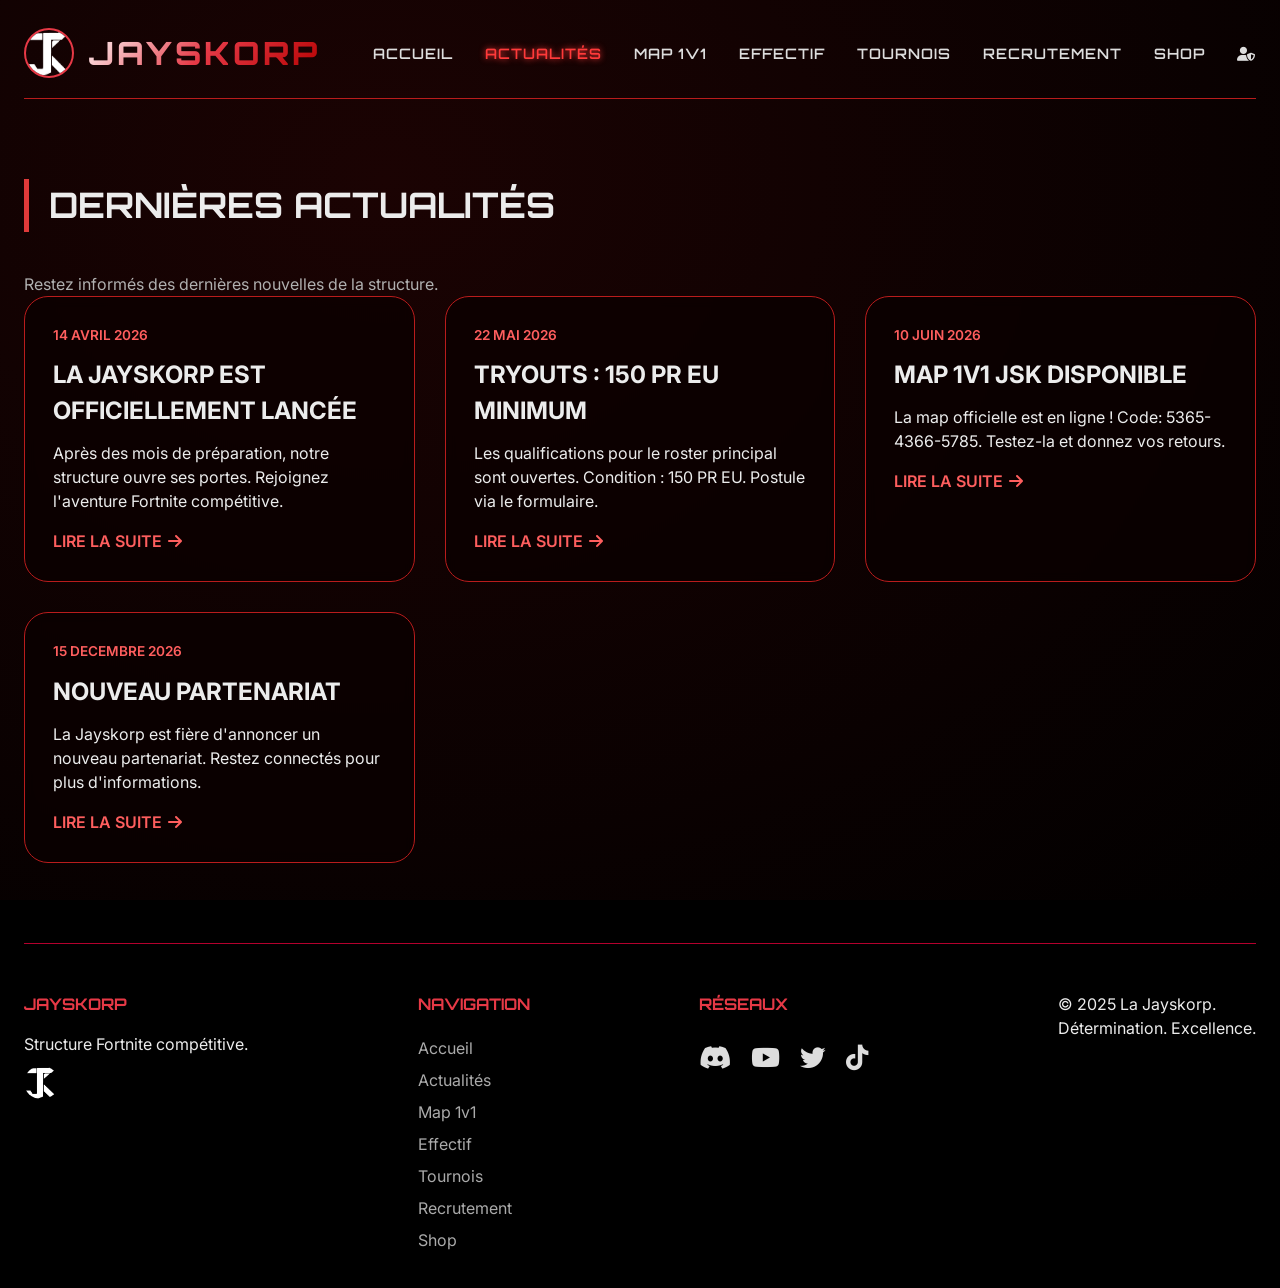
==== commit 9be24ece: "Update actualites.html" ====
--- a/actualites.html
+++ b/actualites.html
@@ -1,4 +1,4 @@
 <!DOCTYPE html>
 <html lang="fr">
-<head><meta charset="UTF-8"><meta name="viewport" content="width=device-width, initial-scale=1.0"><title>JAYSKORP | Actualités</title><link rel="stylesheet" href="https://cdnjs.cloudflare.com/ajax/libs/font-awesome/6.0.0-beta3/css/all.min.css"><link href="https://fonts.googleapis.com/css2?family=Orbitron:wght@400;500;600;700;800;900&family=Inter:opsz,wght@14..32,300;400;500;600;700;800&display=swap" rel="stylesheet"><link rel="stylesheet" href="style.css"></head>
-<body><div class="bg-red-dark"></div><div class="container"><nav class="navbar"><div class="logo"><h1>JAYSKORP</h1></div><ul class="nav-links"><li><a href="index.html">ACCUEIL</a></li><li><a href="actualites.html" class="active">ACTUALITÉS</a></li><li><a href="map.html">MAP 1V1</a></li><li><a href="effectif.html">EFFECTIF</a></li><li><a href="tournois.html">TOURNOIS</a></li><li><a href="recrutement.html">RECRUTEMENT</a></li><li><a href="shop.html">SHOP</a></li><li><a href="#" id="adminLoginIcon" title="Administration"><i class="fas fa-user-shield admin-icon"></i></a></li></ul></nav><section><h2 class="section-title">DERNIÈRES ACTUALITÉS</h2><div class="section-sub" style="color:#b0b0b0;">Restez informés des dernières nouvelles de la structure.</div><div class="news-grid"><div class="news-card"><div class="news-date">14 AVRIL 2026</div><h3>LA JAYSKORP EST OFFICIELLEMENT LANCÉE</h3><p>Après des mois de préparation, notre structure ouvre ses portes. Rejoignez l'aventure Fortnite compétitive.</p><a href="#" class="readmore">LIRE LA SUITE <i class="fas fa-arrow-right"></i></a></div><div class="news-card"><div class="news-date">22 MAI 2026</div><h3>TRYOUTS : 150 PR EU MINIMUM</h3><p>Les qualifications pour le roster principal sont ouvertes. Condition : 150 PR EU. Postule via le formulaire.</p><a href="recrutement.html" class="readmore">LIRE LA SUITE <i class="fas fa-arrow-right"></i></a></div><div class="news-card"><div class="news-date">10 JUIN 2026</div><h3>MAP 1V1 JSK DISPONIBLE</h3><p>La map officielle est en ligne ! Code: 5365-4366-5785. Testez-la et donnez vos retours.</p><a href="map.html" class="readmore">LIRE LA SUITE <i class="fas fa-arrow-right"></i></a></div><div class="news-card"><div class="news-date">15 DECEMBRE 2026</div><h3>NOUVEAU PARTENARIAT</h3><p>La Jayskorp est fière d'annoncer un nouveau partenariat. Restez connectés pour plus d'informations.</p><a href="#" class="readmore">LIRE LA SUITE <i class="fas fa-arrow-right"></i></a></div></div></section><footer class="footer"><div class="footer-col"><h4>JAYSKORP</h4><p>Structure Fortnite compétitive.</p></div><div class="footer-col"><h4>NAVIGATION</h4><ul><li><a href="index.html">Accueil</a></li><li><a href="actualites.html">Actualités</a></li><li><a href="map.html">Map 1v1</a></li><li><a href="effectif.html">Effectif</a></li><li><a href="tournois.html">Tournois</a></li><li><a href="recrutement.html">Recrutement</a></li><li><a href="shop.html">Shop</a></li></ul></div><div class="footer-col"><h4>RÉSEAUX</h4><div class="social-icons"><a href="https://discord.gg/bpmTs4mX" target="_blank"><i class="fab fa-discord"></i></a><a href="https://www.youtube.com/@JAYSKORPJsK-p3g" target="_blank"><i class="fab fa-youtube"></i></a><a href="https://x.com/JAYSKORP_offic" target="_blank"><i class="fab fa-twitter"></i></a><a href="https://www.tiktok.com/@jayskorp_offic" target="_blank"><i class="fab fa-tiktok"></i></a></div></div><div class="footer-col"><p>© 2025 La Jayskorp.<br>Détermination. Excellence.</p></div></footer></div><script>document.getElementById('adminLoginIcon').addEventListener('click',function(e){e.preventDefault();const username=prompt("Nom d'utilisateur:");const password=prompt("Mot de passe:");if(username==="admin"&&password==="admin"){localStorage.setItem('adminLoggedIn','true');window.location.href='admin-panel.html';}else{alert("Identifiants incorrects !");}});</script></body></html>
+<head><meta charset="UTF-8"><meta name="viewport" content="width=device-width, initial-scale=1.0"><title>JAYSKORP | Actualités</title><link rel="icon" type="image/jpeg" href="JSK.jpg"><link rel="stylesheet" href="https://cdnjs.cloudflare.com/ajax/libs/font-awesome/6.0.0-beta3/css/all.min.css"><link href="https://fonts.googleapis.com/css2?family=Orbitron:wght@400;500;600;700;800;900&family=Inter:opsz,wght@14..32,300;400;500;600;700;800&display=swap" rel="stylesheet"><link rel="stylesheet" href="style.css"></head>
+<body><div class="bg-red-dark"></div><div class="container"><nav class="navbar"><div class="logo" style="display: flex; align-items: center; gap: 15px;"><img src="JSK.jpg" alt="JSK Logo" style="width: 50px; height: 50px; border-radius: 50%; border: 2px solid #e63946;"><h1>JAYSKORP</h1></div><ul class="nav-links"><li><a href="index.html">ACCUEIL</a></li><li><a href="actualites.html" class="active">ACTUALITÉS</a></li><li><a href="map.html">MAP 1V1</a></li><li><a href="effectif.html">EFFECTIF</a></li><li><a href="tournois.html">TOURNOIS</a></li><li><a href="recrutement.html">RECRUTEMENT</a></li><li><a href="shop.html">SHOP</a></li><li><a href="#" id="adminLoginIcon" title="Administration"><i class="fas fa-user-shield admin-icon"></i></a></li></ul></nav><section><h2 class="section-title">DERNIÈRES ACTUALITÉS</h2><div class="section-sub" style="color:#b0b0b0;">Restez informés des dernières nouvelles de la structure.</div><div class="news-grid"><div class="news-card"><div class="news-date">14 AVRIL 2026</div><h3>LA JAYSKORP EST OFFICIELLEMENT LANCÉE</h3><p>Après des mois de préparation, notre structure ouvre ses portes. Rejoignez l'aventure Fortnite compétitive.</p><a href="#" class="readmore">LIRE LA SUITE <i class="fas fa-arrow-right"></i></a></div><div class="news-card"><div class="news-date">22 MAI 2026</div><h3>TRYOUTS : 150 PR EU MINIMUM</h3><p>Les qualifications pour le roster principal sont ouvertes. Condition : 150 PR EU. Postule via le formulaire.</p><a href="recrutement.html" class="readmore">LIRE LA SUITE <i class="fas fa-arrow-right"></i></a></div><div class="news-card"><div class="news-date">10 JUIN 2026</div><h3>MAP 1V1 JSK DISPONIBLE</h3><p>La map officielle est en ligne ! Code: 5365-4366-5785. Testez-la et donnez vos retours.</p><a href="map.html" class="readmore">LIRE LA SUITE <i class="fas fa-arrow-right"></i></a></div><div class="news-card"><div class="news-date">15 DECEMBRE 2026</div><h3>NOUVEAU PARTENARIAT</h3><p>La Jayskorp est fière d'annoncer un nouveau partenariat. Restez connectés pour plus d'informations.</p><a href="#" class="readmore">LIRE LA SUITE <i class="fas fa-arrow-right"></i></a></div></div></section><footer class="footer"><div class="footer-col"><h4>JAYSKORP</h4><p>Structure Fortnite compétitive.</p><img src="JSK.jpg" alt="JSK" style="width: 35px; border-radius: 50%; margin-top: 10px;"></div><div class="footer-col"><h4>NAVIGATION</h4><ul><li><a href="index.html">Accueil</a></li><li><a href="actualites.html">Actualités</a></li><li><a href="map.html">Map 1v1</a></li><li><a href="effectif.html">Effectif</a></li><li><a href="tournois.html">Tournois</a></li><li><a href="recrutement.html">Recrutement</a></li><li><a href="shop.html">Shop</a></li></ul></div><div class="footer-col"><h4>RÉSEAUX</h4><div class="social-icons"><a href="https://discord.gg/bpmTs4mX" target="_blank"><i class="fab fa-discord"></i></a><a href="https://www.youtube.com/@JAYSKORPJsK-p3g" target="_blank"><i class="fab fa-youtube"></i></a><a href="https://x.com/JAYSKORP_offic" target="_blank"><i class="fab fa-twitter"></i></a><a href="https://www.tiktok.com/@jayskorp_offic" target="_blank"><i class="fab fa-tiktok"></i></a></div></div><div class="footer-col"><p>© 2025 La Jayskorp.<br>Détermination. Excellence.</p></div></footer></div><script>document.getElementById('adminLoginIcon').addEventListener('click',function(e){e.preventDefault();const username=prompt("Nom d'utilisateur:");const password=prompt("Mot de passe:");if(username==="admin"&&password==="admin"){localStorage.setItem('adminLoggedIn','true');window.location.href='admin-panel.html';}else{alert("Identifiants incorrects !");}});</script></body></html>
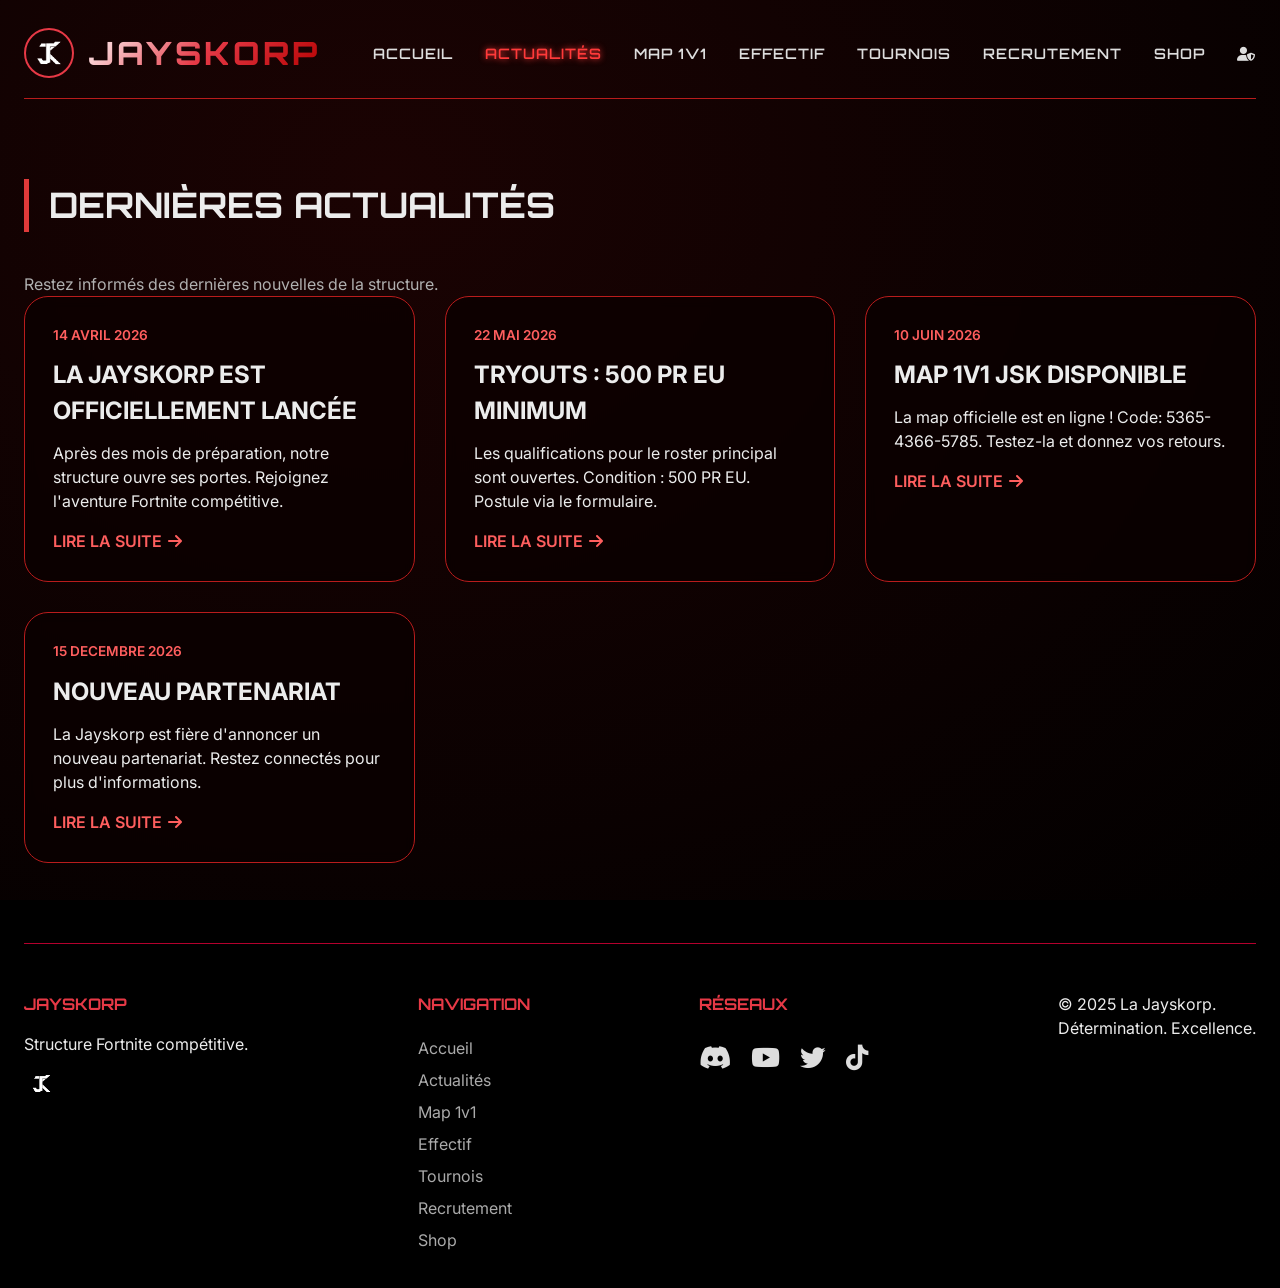
==== commit 481e20e5: "Update actualites.html" ====
--- a/actualites.html
+++ b/actualites.html
@@ -1,4 +1,4 @@
 <!DOCTYPE html>
 <html lang="fr">
-<head><meta charset="UTF-8"><meta name="viewport" content="width=device-width, initial-scale=1.0"><title>JAYSKORP | Actualités</title><link rel="icon" type="image/jpeg" href="JSK.jpg"><link rel="stylesheet" href="https://cdnjs.cloudflare.com/ajax/libs/font-awesome/6.0.0-beta3/css/all.min.css"><link href="https://fonts.googleapis.com/css2?family=Orbitron:wght@400;500;600;700;800;900&family=Inter:opsz,wght@14..32,300;400;500;600;700;800&display=swap" rel="stylesheet"><link rel="stylesheet" href="style.css"></head>
-<body><div class="bg-red-dark"></div><div class="container"><nav class="navbar"><div class="logo" style="display: flex; align-items: center; gap: 15px;"><img src="JSK.jpg" alt="JSK Logo" style="width: 50px; height: 50px; border-radius: 50%; border: 2px solid #e63946;"><h1>JAYSKORP</h1></div><ul class="nav-links"><li><a href="index.html">ACCUEIL</a></li><li><a href="actualites.html" class="active">ACTUALITÉS</a></li><li><a href="map.html">MAP 1V1</a></li><li><a href="effectif.html">EFFECTIF</a></li><li><a href="tournois.html">TOURNOIS</a></li><li><a href="recrutement.html">RECRUTEMENT</a></li><li><a href="shop.html">SHOP</a></li><li><a href="#" id="adminLoginIcon" title="Administration"><i class="fas fa-user-shield admin-icon"></i></a></li></ul></nav><section><h2 class="section-title">DERNIÈRES ACTUALITÉS</h2><div class="section-sub" style="color:#b0b0b0;">Restez informés des dernières nouvelles de la structure.</div><div class="news-grid"><div class="news-card"><div class="news-date">14 AVRIL 2026</div><h3>LA JAYSKORP EST OFFICIELLEMENT LANCÉE</h3><p>Après des mois de préparation, notre structure ouvre ses portes. Rejoignez l'aventure Fortnite compétitive.</p><a href="#" class="readmore">LIRE LA SUITE <i class="fas fa-arrow-right"></i></a></div><div class="news-card"><div class="news-date">22 MAI 2026</div><h3>TRYOUTS : 150 PR EU MINIMUM</h3><p>Les qualifications pour le roster principal sont ouvertes. Condition : 150 PR EU. Postule via le formulaire.</p><a href="recrutement.html" class="readmore">LIRE LA SUITE <i class="fas fa-arrow-right"></i></a></div><div class="news-card"><div class="news-date">10 JUIN 2026</div><h3>MAP 1V1 JSK DISPONIBLE</h3><p>La map officielle est en ligne ! Code: 5365-4366-5785. Testez-la et donnez vos retours.</p><a href="map.html" class="readmore">LIRE LA SUITE <i class="fas fa-arrow-right"></i></a></div><div class="news-card"><div class="news-date">15 DECEMBRE 2026</div><h3>NOUVEAU PARTENARIAT</h3><p>La Jayskorp est fière d'annoncer un nouveau partenariat. Restez connectés pour plus d'informations.</p><a href="#" class="readmore">LIRE LA SUITE <i class="fas fa-arrow-right"></i></a></div></div></section><footer class="footer"><div class="footer-col"><h4>JAYSKORP</h4><p>Structure Fortnite compétitive.</p><img src="JSK.jpg" alt="JSK" style="width: 35px; border-radius: 50%; margin-top: 10px;"></div><div class="footer-col"><h4>NAVIGATION</h4><ul><li><a href="index.html">Accueil</a></li><li><a href="actualites.html">Actualités</a></li><li><a href="map.html">Map 1v1</a></li><li><a href="effectif.html">Effectif</a></li><li><a href="tournois.html">Tournois</a></li><li><a href="recrutement.html">Recrutement</a></li><li><a href="shop.html">Shop</a></li></ul></div><div class="footer-col"><h4>RÉSEAUX</h4><div class="social-icons"><a href="https://discord.gg/bpmTs4mX" target="_blank"><i class="fab fa-discord"></i></a><a href="https://www.youtube.com/@JAYSKORPJsK-p3g" target="_blank"><i class="fab fa-youtube"></i></a><a href="https://x.com/JAYSKORP_offic" target="_blank"><i class="fab fa-twitter"></i></a><a href="https://www.tiktok.com/@jayskorp_offic" target="_blank"><i class="fab fa-tiktok"></i></a></div></div><div class="footer-col"><p>© 2025 La Jayskorp.<br>Détermination. Excellence.</p></div></footer></div><script>document.getElementById('adminLoginIcon').addEventListener('click',function(e){e.preventDefault();const username=prompt("Nom d'utilisateur:");const password=prompt("Mot de passe:");if(username==="admin"&&password==="admin"){localStorage.setItem('adminLoggedIn','true');window.location.href='admin-panel.html';}else{alert("Identifiants incorrects !");}});</script></body></html>
+<head><meta charset="UTF-8"><meta name="viewport" content="width=device-width, initial-scale=1.0"><title>JAYSKORP | Actualités</title><link rel="icon" type="image/png" href="jsk1.png"><link rel="stylesheet" href="https://cdnjs.cloudflare.com/ajax/libs/font-awesome/6.0.0-beta3/css/all.min.css"><link href="https://fonts.googleapis.com/css2?family=Orbitron:wght@400;500;600;700;800;900&family=Inter:opsz,wght@14..32,300;400;500;600;700;800&display=swap" rel="stylesheet"><link rel="stylesheet" href="style.css"></head>
+<body><div class="bg-red-dark"></div><div class="container"><nav class="navbar"><div class="logo" style="display: flex; align-items: center; gap: 15px;"><img src="jsk1.png" alt="JSK Logo" style="width: 50px; height: 50px; border-radius: 50%; border: 2px solid #e63946;"><h1>JAYSKORP</h1></div><ul class="nav-links"><li><a href="index.html">ACCUEIL</a></li><li><a href="actualites.html" class="active">ACTUALITÉS</a></li><li><a href="map.html">MAP 1V1</a></li><li><a href="effectif.html">EFFECTIF</a></li><li><a href="tournois.html">TOURNOIS</a></li><li><a href="recrutement.html">RECRUTEMENT</a></li><li><a href="shop.html">SHOP</a></li><li><a href="#" id="adminLoginIcon" title="Administration"><i class="fas fa-user-shield admin-icon"></i></a></li></ul></nav><section><h2 class="section-title">DERNIÈRES ACTUALITÉS</h2><div class="section-sub" style="color:#b0b0b0;">Restez informés des dernières nouvelles de la structure.</div><div class="news-grid"><div class="news-card"><div class="news-date">14 AVRIL 2026</div><h3>LA JAYSKORP EST OFFICIELLEMENT LANCÉE</h3><p>Après des mois de préparation, notre structure ouvre ses portes. Rejoignez l'aventure Fortnite compétitive.</p><a href="#" class="readmore">LIRE LA SUITE <i class="fas fa-arrow-right"></i></a></div><div class="news-card"><div class="news-date">22 MAI 2026</div><h3>TRYOUTS : 500 PR EU MINIMUM</h3><p>Les qualifications pour le roster principal sont ouvertes. Condition : 500 PR EU. Postule via le formulaire.</p><a href="recrutement.html" class="readmore">LIRE LA SUITE <i class="fas fa-arrow-right"></i></a></div><div class="news-card"><div class="news-date">10 JUIN 2026</div><h3>MAP 1V1 JSK DISPONIBLE</h3><p>La map officielle est en ligne ! Code: 5365-4366-5785. Testez-la et donnez vos retours.</p><a href="map.html" class="readmore">LIRE LA SUITE <i class="fas fa-arrow-right"></i></a></div><div class="news-card"><div class="news-date">15 DECEMBRE 2026</div><h3>NOUVEAU PARTENARIAT</h3><p>La Jayskorp est fière d'annoncer un nouveau partenariat. Restez connectés pour plus d'informations.</p><a href="#" class="readmore">LIRE LA SUITE <i class="fas fa-arrow-right"></i></a></div></div></section><footer class="footer"><div class="footer-col"><h4>JAYSKORP</h4><p>Structure Fortnite compétitive.</p><img src="jsk1.png" alt="JSK" style="width: 35px; border-radius: 50%; margin-top: 10px;"></div><div class="footer-col"><h4>NAVIGATION</h4><ul><li><a href="index.html">Accueil</a></li><li><a href="actualites.html">Actualités</a></li><li><a href="map.html">Map 1v1</a></li><li><a href="effectif.html">Effectif</a></li><li><a href="tournois.html">Tournois</a></li><li><a href="recrutement.html">Recrutement</a></li><li><a href="shop.html">Shop</a></li></ul></div><div class="footer-col"><h4>RÉSEAUX</h4><div class="social-icons"><a href="https://discord.gg/bpmTs4mX" target="_blank"><i class="fab fa-discord"></i></a><a href="https://www.youtube.com/@JAYSKORPJsK-p3g" target="_blank"><i class="fab fa-youtube"></i></a><a href="https://x.com/JAYSKORP_offic" target="_blank"><i class="fab fa-twitter"></i></a><a href="https://www.tiktok.com/@jayskorp_offic" target="_blank"><i class="fab fa-tiktok"></i></a></div></div><div class="footer-col"><p>© 2025 La Jayskorp.<br>Détermination. Excellence.</p></div></footer></div><script>document.getElementById('adminLoginIcon').addEventListener('click',function(e){e.preventDefault();const username=prompt("Nom d'utilisateur:");const password=prompt("Mot de passe:");if(username==="admin"&&password==="admin"){localStorage.setItem('adminLoggedIn','true');window.location.href='admin-panel.html';}else{alert("Identifiants incorrects !");}});</script></body></html>
